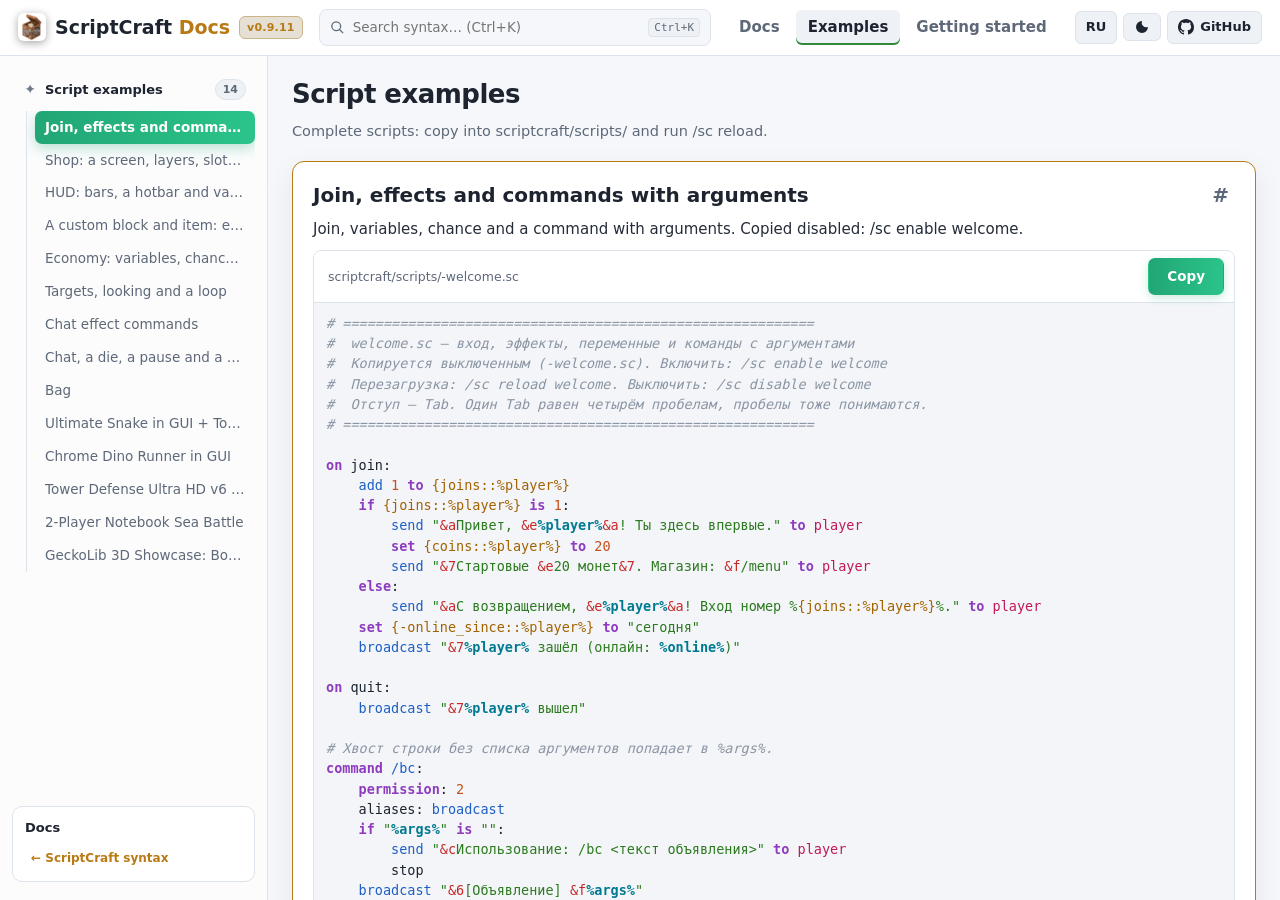
==== docs/examples.html @ e04c00e5 "v0.9.11: Mixin dynamic real modid:item/block registration (Login Handshake + Variant B hot /sc reloa" ====
<!DOCTYPE html>
<html lang="en" data-lang="en" data-theme="dark">
<head>
<meta charset="utf-8">
<meta name="viewport" content="width=device-width, initial-scale=1, viewport-fit=cover">
<title>ScriptCraft Docs — Examples</title>
<meta name="description" content="Complete ScriptCraft example scripts for Minecraft Forge 1.20.1.">
<link rel="icon" type="image/png" href="assets/icon.png">
<link rel="stylesheet" href="assets/style.css">
</head>
<body class="ide-body">
<header class="top ide-top"><div class="top-in ide-top-in">
  <div class="top-left">
    <button class="nav-toggle ide-menu-btn" id="nav-toggle" type="button" aria-expanded="false" aria-controls="ex-side" aria-label="Menu">☰</button>
    <a class="logo" href="index.html">
      <img class="logo-img" src="assets/icon.png" alt="ScriptCraft">
      <span>ScriptCraft <b>Docs</b></span>
      <span class="ver-pill">v0.9.11</span>
    </a>
  </div>
  <label class="top-search" for="ex-q">
    <svg width="15" height="15" viewBox="0 0 24 24" fill="currentColor" aria-hidden="true"><path d="M10 2a8 8 0 0 1 6.32 12.9l5.39 5.4-1.41 1.4-5.4-5.39A8 8 0 1 1 10 2zm0 2a6 6 0 1 0 0 12 6 6 0 0 0 0-12z"/></svg>
    <input id="ex-q" type="search" autocomplete="off" spellcheck="false" data-i18n-ph="search.ph" aria-label="Search">
    <kbd class="search-kbd">Ctrl+K</kbd>
  </label>
  <nav class="nav ide-nav">
    <a href="index.html" data-i18n="nav.docs">Docs</a>
    <a href="examples.html" class="active" data-i18n="nav.examples">Examples</a>
    <a href="start.html" data-i18n="nav.start">Getting started</a>
  </nav>
  <div class="tools">
    <button class="btn" id="lang-toggle" type="button" data-i18n-title="lang.title" title="Переключить на русский"><span data-i18n="lang.btn">RU</span></button>
    <button class="btn" id="theme-toggle" type="button" data-i18n-title="theme.title" title="Light / dark theme"><svg viewBox="0 0 24 24" aria-hidden="true"><path d="M12 3a9 9 0 1 0 9 9 7 7 0 0 1-9-9z"/></svg></button>
    <a class="btn" href="https://github.com/ElgerElg/ScriptCraft" target="_blank" rel="noopener"><svg viewBox="0 0 16 16" aria-hidden="true"><path d="M8 0C3.58 0 0 3.58 0 8c0 3.54 2.29 6.53 5.47 7.59.4.07.55-.17.55-.38 0-.19-.01-.82-.01-1.49-2.01.37-2.53-.49-2.69-.94-.09-.23-.48-.94-.82-1.13-.28-.15-.68-.52-.01-.53.63-.01 1.08.58 1.23.82.72 1.21 1.87.87 2.33.66.07-.52.28-.87.51-1.07-1.78-.2-3.64-.89-3.64-3.95 0-.87.31-1.59.82-2.15-.08-.2-.36-1.02.08-2.12 0 0 .67-.21 2.2.82.64-.18 1.32-.27 2-.27.68 0 1.36.09 2 .27 1.53-1.04 2.2-.82 2.2-.82.44 1.1.16 1.92.08 2.12.51.56.82 1.27.82 2.15 0 3.07-1.87 3.75-3.65 3.95.29.25.54.73.54 1.48 0 1.07-.01 1.93-.01 2.2 0 .21.15.46.55.38A8.013 8.013 0 0 0 16 8c0-4.42-3.58-8-8-8z"/></svg><span class="txt" data-i18n="github">GitHub</span></a>
  </div>
</div></header>

<div class="ide-shell ide-shell-2col">
  <button class="nav-shade" id="nav-shade" type="button" tabindex="-1" aria-label="Close"></button>
  <aside class="ide-side" id="ex-side"></aside>
  <main class="ide-center" id="ex-center">
    <div class="ide-page-head">
      <h1 data-i18n="ex.title">Script examples</h1>
      <p data-i18n="ex.sub"></p>
    </div>
    <div id="ex-list"><noscript>JavaScript is required for the examples.</noscript></div>
  </main>
</div>

<script src="data/syntax.js?v=0.9.11"></script>
<script src="data/examples.js?v=0.9.11"></script>
<script src="assets/app.js?v=0.9.11"></script>
<script src="assets/examples.js?v=0.9.11"></script>
</body>
</html>
---- docs/assets/style.css ----
/* ScriptCraft Docs — общие стили. Темы задаются переменными на html[data-theme]. */
:root, html[data-theme="dark"] {
  --bg: #0c1017; --bg2: #121824; --card: #161d2b; --border: #253045; --text: #e6ecf5; --muted: #8a97ad;
  --accent: #4cc38a; --accent2: #2e8b5f; --gold: #f0b85b; --link: #6cb6ff; --code-bg: #0a0e15; --chip: #1c2536; --mark: #4a3f12;
  --hl-kw: #c792ea; --hl-fn: #82aaff; --hl-str: #c3e88d; --hl-num: #f78c6c; --hl-var: #ffcb6b; --hl-ph: #89ddff;
  --hl-com: #6a7385; --hl-tg: #ff9cac; --hl-col: #f07178; --shadow: 0 10px 28px rgba(0,0,0,.24);
  --accent-soft: rgba(76,195,138,.12); --accent-line: rgba(76,195,138,.34);
  --sb-track: #0f141e; --sb-thumb: #2b3c52; --sb-thumb-hover: #4cc38a;
}
html[data-theme="light"] {
  --bg: #f5f7fa; --bg2: #ffffff; --card: #ffffff; --border: #dde3ea; --text: #1d2430; --muted: #5d6878;
  --accent: #2f8a3c; --accent2: #23702e; --gold: #b87a14; --link: #0b62b8; --code-bg: #f3f5f8; --chip: #eef1f5; --mark: #fff0a8;
  --hl-kw: #8e3bbf; --hl-fn: #1d5fc4; --hl-str: #2c7a1f; --hl-num: #c2511d; --hl-var: #a26200; --hl-ph: #007a91;
  --hl-com: #8a94a3; --hl-tg: #c2185b; --hl-col: #c62828; --shadow: 0 10px 30px rgba(20,30,50,.07);
  --accent-soft: rgba(47,138,60,.09); --accent-line: rgba(47,138,60,.28);
  --sb-track: #eceff3; --sb-thumb: #a9cdb0; --sb-thumb-hover: #2f8a3c;
}
* { box-sizing: border-box; }

/* Полосы прокрутки в цветах сайта (страница, сайдбар, блоки кода) */
html, .side, .code pre, .nav { scrollbar-width: thin; scrollbar-color: var(--sb-thumb) var(--sb-track); }
.side, .code pre, .nav { scrollbar-color: var(--sb-thumb) transparent; }
::-webkit-scrollbar { width: 10px; height: 10px; }
::-webkit-scrollbar-track { background: var(--sb-track); }
::-webkit-scrollbar-thumb { background: var(--sb-thumb); border-radius: 999px; border: 2px solid var(--sb-track); background-clip: padding-box; min-height: 40px; }
::-webkit-scrollbar-thumb:hover { background: var(--sb-thumb-hover); background-clip: padding-box; }
::-webkit-scrollbar-thumb:active { background: var(--accent); background-clip: padding-box; }
::-webkit-scrollbar-corner { background: transparent; }
.side::-webkit-scrollbar, .code pre::-webkit-scrollbar, .nav::-webkit-scrollbar { width: 8px; height: 8px; }
.side::-webkit-scrollbar-track, .code pre::-webkit-scrollbar-track, .nav::-webkit-scrollbar-track { background: transparent; }
.side::-webkit-scrollbar-thumb, .nav::-webkit-scrollbar-thumb { border-color: var(--bg); }
.code pre::-webkit-scrollbar-thumb { border-color: var(--code-bg); }
html { scroll-padding-top: calc(var(--hh, 53px) + var(--sbh, 0px) + 12px); }
body { margin: 0; max-width: 100%; background: var(--bg); color: var(--text); font: 15px/1.55 system-ui, -apple-system, "Segoe UI", Roboto, "Noto Sans", sans-serif; overflow-x: clip; padding-left: env(safe-area-inset-left); padding-right: env(safe-area-inset-right); }
img, video { max-width: 100%; }
a { color: var(--link); text-decoration: none; }
a:hover { text-decoration: underline; }
code, pre, kbd { font-family: ui-monospace, "JetBrains Mono", "Cascadia Code", Consolas, "DejaVu Sans Mono", monospace; font-size: 13.5px; }
:not(pre) > code { background: var(--chip); border: 1px solid var(--border); border-radius: 4px; padding: 0 4px; }
kbd { border: 1px solid var(--border); border-bottom-width: 2px; border-radius: 4px; padding: 0 5px; background: var(--chip); font-size: 12px; }

html[data-lang="ru"] .l-en, html[data-lang="en"] .l-ru { display: none !important; }

/* Шапка */
.top { position: sticky; top: 0; z-index: 20; background: var(--bg2); border-bottom: 1px solid var(--border); }
.top-in { max-width: 1480px; margin: 0 auto; display: flex; align-items: center; gap: 18px; padding: 10px 20px; }
.logo { font-weight: 800; font-size: 19px; color: var(--text); white-space: nowrap; display: flex; align-items: center; gap: 9px; }
.logo:hover { text-decoration: none; }
.logo-img { width: 28px; height: 28px; border-radius: 6px; object-fit: cover; display: block; box-shadow: 0 2px 8px rgba(0,0,0,.35); }
.logo-mark { width: 26px; height: 26px; border-radius: 6px; background: linear-gradient(135deg, var(--accent), #2c6e8f); display: inline-grid; place-items: center; color: #fff; font-size: 13px; font-weight: 900; }
.logo b { color: var(--gold); font-weight: 800; }
.nav { display: flex; gap: 4px; flex: 1; }
.nav a { color: var(--muted); padding: 6px 12px; border-radius: 6px; font-weight: 600; }
.nav a:hover { background: var(--chip); color: var(--text); text-decoration: none; }
.nav a.active { color: var(--text); background: var(--chip); box-shadow: inset 0 -2px 0 var(--accent); }
.tools { display: flex; gap: 6px; align-items: center; }
.btn { background: var(--chip); color: var(--text); border: 1px solid var(--border); border-radius: 6px; padding: 5px 10px; cursor: pointer; font: inherit; font-size: 13px; font-weight: 600; display: inline-flex; align-items: center; gap: 6px; }
.btn:hover { border-color: var(--accent); }
.btn svg { width: 16px; height: 16px; fill: currentColor; }

.wrap { max-width: 1480px; margin: 0 auto; padding: 20px 20px 60px; }
.hero h1 { margin: 0 0 6px; font-size: clamp(28px, 4vw, 42px); line-height: 1.1; letter-spacing: -.035em; }
.hero p { margin: 0; color: var(--muted); max-width: 680px; font-size: 16px; }
.docs-hero { display: flex; align-items: flex-end; justify-content: space-between; gap: 24px; padding: 16px 0 22px; }
.eyebrow { display: block; color: var(--accent); font-size: 12px; font-weight: 800; letter-spacing: .09em; text-transform: uppercase; margin-bottom: 8px; }
.hero-actions { display: flex; gap: 8px; flex: none; }
.btn.primary { color: #fff; background: var(--accent2); border-color: var(--accent); }
.btn.primary:hover { background: var(--accent); text-decoration: none; }
.quickfacts { display: flex; flex-wrap: wrap; gap: 8px 20px; color: var(--muted); font-size: 12px; padding: 9px 12px; background: var(--accent-soft); border: 1px solid var(--accent-line); border-radius: 8px; }
.quickfacts > span { display: inline-flex; align-items: center; gap: 6px; }

/* Поиск и фильтры */
.searchbar { position: sticky; top: var(--hh, 53px); z-index: 10; background: color-mix(in srgb, var(--bg) 92%, transparent); backdrop-filter: blur(12px); padding: 10px 0 12px; border-bottom: 1px solid var(--border); margin-bottom: 16px; }
.search { display: flex; align-items: center; gap: 8px; background: var(--bg2); border: 1px solid var(--border); border-radius: 8px; padding: 0 12px; transition: border-color .15s, box-shadow .15s; }
.search:focus-within { border-color: var(--accent); box-shadow: 0 0 0 3px var(--accent-soft); }
.search input { flex: 1; border: 0; outline: 0; background: transparent; color: var(--text); font: inherit; font-size: 15px; padding: 9px 0; }
.search .hint { color: var(--muted); font-size: 12px; white-space: nowrap; }
.chips { display: flex; flex-wrap: wrap; gap: 6px; margin-top: 10px; }
.chip { background: var(--chip); border: 1px solid var(--border); color: var(--text); border-radius: 999px; padding: 3px 12px; cursor: pointer; font: inherit; font-size: 13px; }
.chip .n { color: var(--muted); margin-left: 4px; font-size: 12px; }
.chip.on { background: var(--accent2); border-color: var(--accent); color: #fff; }
.chip.on .n { color: #d8f5dc; }
.chip.clear { background: transparent; color: var(--muted); }
.status { color: var(--muted); font-size: 13px; margin-top: 8px; }

/* Раскладка документации — Вариант A: 3-колоночный IDE-справочник */
.layout { display: grid; grid-template-columns: 230px minmax(0, 1fr); gap: 20px; align-items: start; }
.layout.layout-3col { grid-template-columns: 236px minmax(0, 1fr) 370px; gap: 20px; }
.side-ico, .chip-ico, .cat-ico { opacity: .88; font-size: 13px; }
.chip.chip-new { border-color: color-mix(in srgb, var(--gold) 50%, var(--border)); color: var(--gold); }
.chip.chip-new.on { background: color-mix(in srgb, var(--gold) 24%, var(--chip)); border-color: var(--gold); color: var(--gold); }
.since.is-new { color: var(--gold); font-weight: 700; }
.card { cursor: pointer; }
.card.selected { border-color: var(--gold); box-shadow: 0 0 0 1px color-mix(in srgb, var(--gold) 55%, transparent), var(--shadow); }
.layout-3col .card-example-inline { display: none; }

/* Правая закреплённая панель живого примера (Quick Example) */
.preview-pane { position: sticky; top: calc(var(--hh, 53px) + var(--sbh, 130px) + 8px); max-height: calc(100vh - var(--hh, 53px) - var(--sbh, 130px) - 20px); overflow: auto; scrollbar-width: thin; scrollbar-color: var(--sb-thumb) transparent; }
.preview-card { background: var(--card); border: 1px solid var(--border); border-radius: 12px; overflow: hidden; box-shadow: var(--shadow); }
.preview-head { display: flex; align-items: center; gap: 8px; padding: 10px 14px; background: var(--bg2); border-bottom: 1px solid var(--border); font-size: 13px; }
.preview-head b { flex: 1; color: var(--gold); letter-spacing: .02em; }
.preview-dot { width: 8px; height: 8px; border-radius: 50%; background: var(--accent); box-shadow: 0 0 8px var(--accent); }
.preview-body { padding: 14px; }
.preview-empty { color: var(--muted); font-size: 13.5px; margin: 8px 0; }
.preview-title-row { display: flex; align-items: center; justify-content: space-between; gap: 8px; flex-wrap: wrap; margin-bottom: 10px; }
.preview-title-row h4 { margin: 0; font-size: 16px; }
.preview-sec { font-size: 11px; text-transform: uppercase; letter-spacing: .06em; color: var(--muted); font-weight: 700; margin: 14px 0 6px; }
.preview-syn { display: grid; gap: 4px; }
.preview-syn-row { display: grid; grid-template-columns: minmax(0, 1fr) 28px; align-items: stretch; background: var(--code-bg); border: 1px solid var(--border); border-radius: 6px; overflow: hidden; }
.preview-syn-row code { padding: 5px 8px; font-size: 12.5px; border: 0; background: transparent; white-space: pre-wrap; word-break: break-word; }
.preview-desc { font-size: 13.5px; margin: 0; }

@media (max-width: 1180px) {
  .layout.layout-3col { grid-template-columns: 220px minmax(0, 1fr); }
  .preview-pane { display: none; }
  .layout-3col .card-example-inline { display: block; }
}
.side { position: sticky; top: calc(var(--hh, 53px) + var(--sbh, 130px) + 8px); max-height: calc(100vh - var(--hh, 53px) - var(--sbh, 130px) - 20px); overflow: auto; font-size: 13.5px; padding-right: 6px; }
.side-tools { display: flex; align-items: center; gap: 4px; margin: 0 0 6px; padding: 0 2px 6px 8px; border-bottom: 1px solid var(--border); font-size: 12px; text-transform: uppercase; letter-spacing: .05em; color: var(--muted); font-weight: 700; }
.side-tools span { flex: 1; }
.side-all { background: transparent; border: 1px solid transparent; color: var(--muted); border-radius: 5px; width: 24px; height: 22px; padding: 0; cursor: pointer; display: inline-grid; place-items: center; }
.side-all svg { width: 14px; height: 14px; }
.side-all:hover { color: var(--accent); background: var(--chip); border-color: var(--border); }
.side-group { margin-bottom: 2px; }
.side-cat { width: 100%; display: flex; align-items: center; gap: 6px; background: transparent; border: 0; border-radius: 5px; padding: 5px 6px 5px 4px; margin-top: 4px; cursor: pointer; font: inherit; font-size: 12px; font-weight: 700; text-transform: uppercase; letter-spacing: .05em; color: var(--muted); text-align: left; }
.side-cat:hover { color: var(--text); background: var(--chip); }
.side-cat:focus-visible, .side-all:focus-visible, .side a:focus-visible { outline: 2px solid var(--accent); outline-offset: -2px; }
.side-cat .chev { width: 14px; height: 14px; flex: none; transition: transform .22s ease; }
.side-group.collapsed .chev { transform: rotate(-90deg); }
.side-name { flex: 1; overflow: hidden; text-overflow: ellipsis; white-space: nowrap; }
.side-n { font-weight: 600; font-size: 11px; background: var(--chip); border: 1px solid var(--border); border-radius: 999px; padding: 0 6px; letter-spacing: 0; }
.side-items { display: grid; grid-template-rows: 1fr; transition: grid-template-rows .22s ease; }
.side-group.collapsed .side-items { grid-template-rows: 0fr; }
.side-inner { overflow: hidden; min-height: 0; padding-left: 10px; margin-left: 10px; border-left: 1px solid var(--border); visibility: visible; transition: visibility 0s; }
.side-group.collapsed .side-inner { visibility: hidden; transition: visibility 0s .22s; }
@media (prefers-reduced-motion: reduce) { .side-items, .side-cat .chev, .side-inner { transition: none !important; } }
.side a { display: block; color: var(--text); padding: 2px 8px; border-radius: 4px; white-space: nowrap; overflow: hidden; text-overflow: ellipsis; }
.side a:hover { background: var(--chip); text-decoration: none; }
.side a.cur { background: var(--chip); color: var(--accent); }

.cat-title { margin: 26px 0 10px; font-size: 18px; display: flex; align-items: baseline; gap: 8px; }
.cat-title:first-child { margin-top: 0; }
.cat-title small { color: var(--muted); font-weight: 400; font-size: 13px; }

.card { background: var(--card); border: 1px solid var(--border); border-radius: 10px; padding: 12px 14px; margin-bottom: 10px; box-shadow: var(--shadow); transition: border-color .15s, transform .15s; }
.card:hover { border-color: color-mix(in srgb, var(--border) 45%, var(--accent)); }
.card.flash { animation: flash 1.6s ease-out; }
@keyframes flash { 0% { border-color: var(--accent); box-shadow: 0 0 0 3px var(--accent); } 100% { } }
.card-h { display: flex; align-items: center; gap: 8px; flex-wrap: wrap; }
.card-h h3 { margin: 0; font-size: 16px; letter-spacing: -.01em; }
.badge { font-size: 11px; font-weight: 700; text-transform: uppercase; letter-spacing: .04em; padding: 2px 8px; border-radius: 999px; background: var(--chip); color: var(--muted); border: 1px solid var(--border); }
.badge.c-events { color: #e0a33a; } .badge.c-effects { color: #5aa9e6; } .badge.c-conditions { color: #c77dde; }
.badge.c-expressions { color: #4fc1b0; } .badge.c-targets { color: #ef6f8a; } .badge.c-structures { color: #8fbf4d; }
.badge.c-screen { color: #e88b4a; } .badge.c-commands { color: #9aa6ff; } .badge.c-config { color: #b0a58f; }
.since { font-size: 12px; color: var(--muted); }
.perma { margin-left: auto; color: var(--muted); font-weight: 700; padding: 0 6px; border-radius: 4px; }
.perma:hover { color: var(--accent); background: var(--chip); text-decoration: none; }
.syntax { margin: 9px 0 8px; display: grid; border: 1px solid var(--border); border-radius: 7px; overflow: hidden; background: var(--code-bg); }
.nav-toggle { display: none; }
.nav-shade { display: none; }
.syntax-row { min-width: 0; display: grid; grid-template-columns: 28px minmax(0, 1fr) 32px; align-items: stretch; border-bottom: 1px solid var(--border); }
.syntax-row:last-child { border-bottom: 0; }
.syntax-index { display: grid; place-items: center; color: var(--muted); background: var(--bg2); border-right: 1px solid var(--border); font: 11px ui-monospace, monospace; user-select: none; }
.syntax code { display: block; border: 0; border-radius: 0; padding: 5px 9px; white-space: pre-wrap; word-break: break-word; background: transparent; }
.syntax-copy { border: 0; border-left: 1px solid var(--border); background: transparent; color: var(--muted); cursor: pointer; font: 15px/1 system-ui; }
.syntax-copy:hover, .syntax-copy.ok { color: var(--accent); background: var(--accent-soft); }
.desc { margin: 7px 0 9px; color: color-mix(in srgb, var(--text) 88%, var(--muted)); }
.desc p { margin: 0 0 6px; }
.desc-lines { list-style: none; display: grid; gap: 3px; margin: 0; padding: 0; }
.desc-lines li { position: relative; padding-left: 13px; }
.desc-lines li::before { content: ""; position: absolute; left: 1px; top: .68em; width: 4px; height: 4px; border-radius: 50%; background: var(--accent); opacity: .7; }
.label { font-size: 12px; text-transform: uppercase; letter-spacing: .05em; color: var(--muted); margin: 10px 0 4px; font-weight: 700; }
.related { margin-top: 10px; font-size: 13px; color: var(--muted); display: flex; gap: 6px; flex-wrap: wrap; align-items: center; }
.related a { background: var(--chip); border: 1px solid var(--border); border-radius: 4px; padding: 0 7px; }
.empty { text-align: center; color: var(--muted); padding: 50px 0; }
mark { background: var(--mark); color: inherit; border-radius: 2px; }

/* Блоки кода */
.code { border: 1px solid var(--border); border-radius: 8px; overflow: hidden; background: var(--code-bg); margin: 8px 0; }
.code-h { display: flex; align-items: center; justify-content: space-between; gap: 10px; padding: 7px 10px 7px 14px; border-bottom: 1px solid var(--border); font-size: 12.5px; color: var(--muted); background: var(--bg2); }
.code-h .copy { padding: 7px 18px; min-height: 34px; font-size: 13.5px; font-weight: 700; border-radius: 7px; background: linear-gradient(90deg, #21a675, #2bc48a); color: #fff; border-color: transparent; box-shadow: 0 3px 10px rgba(33, 166, 117, .24); transition: filter .15s, transform .1s; }
.code-h .copy:hover { filter: brightness(1.08); }
.code-h .copy:active { transform: translateY(1px); }
.code-h .copy.ok { background: var(--accent); border-color: var(--accent); color: #fff; }
.code pre { margin: 0; padding: 10px 12px; overflow: auto; line-height: 1.5; tab-size: 4; }
.code.bare .code-h { position: absolute; }
.hl-kw { color: var(--hl-kw); font-weight: 600; } .hl-fn { color: var(--hl-fn); } .hl-str { color: var(--hl-str); }
.hl-num { color: var(--hl-num); } .hl-var { color: var(--hl-var); } .hl-ph { color: var(--hl-ph); font-weight: 600; }
.hl-com { color: var(--hl-com); font-style: italic; } .hl-tg { color: var(--hl-tg); } .hl-col { color: var(--hl-col); }
.hl-key { color: var(--hl-fn); }

/* Примеры и «Начало» */
.ex-toc { display: flex; flex-wrap: wrap; gap: 8px; margin-bottom: 18px; }
.ex { background: var(--card); border: 1px solid var(--border); border-radius: 12px; padding: 18px 20px; margin-bottom: 22px; box-shadow: var(--shadow); }
.ex h2 { margin: 0 0 6px; font-size: 20px; display: flex; gap: 8px; align-items: center; }
.ex ul { margin: 8px 0 0; padding-left: 20px; }
.ex li { margin: 3px 0; }
.prose { max-width: 900px; }
.prose h2 { margin: 30px 0 10px; font-size: 21px; border-bottom: 1px solid var(--border); padding-bottom: 6px; }
.prose h3 { margin: 20px 0 6px; font-size: 16px; }
.prose table { border-collapse: collapse; width: 100%; font-size: 14px; margin: 8px 0; }
.prose th, .prose td { border: 1px solid var(--border); padding: 6px 10px; text-align: left; vertical-align: top; }
.prose th { background: var(--bg2); }
.note { border-left: 3px solid var(--accent); background: var(--bg2); padding: 8px 14px; border-radius: 0 8px 8px 0; margin: 10px 0; }
.foot { text-align: center; color: var(--muted); font-size: 13px; padding: 20px; border-top: 1px solid var(--border); }

/* ===== Вариант A: полноэкранный 3-колоночный IDE-справочник ===== */
.ide-body { height: 100vh; overflow: hidden; display: flex; flex-direction: column; }
.ide-top { flex: none; background: var(--bg2); border-bottom: 1px solid var(--border); }
.ide-top-in { max-width: none; width: 100%; padding: 9px 18px; gap: 16px; }
.top-left { display: flex; align-items: center; gap: 10px; flex: none; }
.ver-pill { font-size: 11px; font-weight: 800; color: var(--gold); background: color-mix(in srgb, var(--gold) 15%, var(--chip)); border: 1px solid color-mix(in srgb, var(--gold) 45%, var(--border)); border-radius: 6px; padding: 2px 7px; letter-spacing: .02em; }
.top-search { flex: 1; max-width: 460px; margin: 0 auto; display: flex; align-items: center; gap: 8px; background: var(--bg); border: 1px solid var(--border); border-radius: 8px; padding: 0 10px; transition: border-color .15s, box-shadow .15s; }
.top-search:focus-within { border-color: var(--accent); box-shadow: 0 0 0 3px var(--accent-soft); }
.top-search svg { color: var(--muted); flex: none; }
.top-search input { flex: 1; min-width: 0; border: 0; outline: 0; background: transparent; color: var(--text); font: inherit; font-size: 13.5px; padding: 7px 0; }
.search-kbd { font-size: 11px; color: var(--muted); border-bottom-width: 1px; }
.ide-nav { flex: none; }
.ide-menu-btn { display: none; background: var(--chip); color: var(--text); border: 1px solid var(--border); border-radius: 6px; padding: 4px 9px; font-size: 16px; cursor: pointer; }

.ide-shell { flex: 1; min-height: 0; display: grid; grid-template-columns: 268px minmax(0, 1fr); }
.ide-shell.ide-shell-2col { grid-template-columns: 268px minmax(0, 1fr); }
.ide-page-head { margin: 0 0 18px; }
.ide-page-head h1 { margin: 0 0 6px; font-size: 26px; font-weight: 800; letter-spacing: -.02em; }
.ide-page-head p { margin: 0; color: var(--muted); font-size: 14.5px; }
.ide-prose { max-width: none; }
.ide-prose-card { max-width: 920px; background: var(--card); border: 1px solid var(--border); border-radius: 12px; padding: 18px 20px; margin-bottom: 16px; box-shadow: var(--shadow); }
.ide-prose-card h2 { margin: 0 0 10px; font-size: 19px; border-bottom: 1px solid var(--border); padding-bottom: 8px; }
.ex.on { border-color: var(--gold); }
.ex.flash { animation: flash 1.4s ease-out; }
.ide-side { border-right: 1px solid var(--border); background: color-mix(in srgb, var(--bg2) 65%, var(--bg)); overflow-y: auto; padding: 14px 12px 18px; display: flex; flex-direction: column; gap: 14px; }
.side-tree { flex: 1; }
.ide-side .side-cat { font-size: 13px; text-transform: none; letter-spacing: 0; color: var(--text); padding: 7px 9px; border-radius: 7px; margin-top: 2px; }
.ide-side .side-cat:hover { background: var(--chip); }
.ide-side .side-ico { width: 18px; text-align: center; color: var(--muted); font-size: 14px; }
.ide-side .side-n { background: var(--chip); color: var(--muted); border: 1px solid var(--border); font-size: 11px; padding: 1px 7px; border-radius: 999px; }
.ide-side .side-inner { margin-left: 14px; padding-left: 8px; border-left: 1px solid var(--border); margin-top: 3px; margin-bottom: 6px; }
.ide-side a { display: block; color: var(--muted); padding: 6px 10px; border-radius: 7px; font-size: 13.5px; white-space: nowrap; overflow: hidden; text-overflow: ellipsis; transition: background .12s, color .12s; }
.ide-side a:hover { background: var(--chip); color: var(--text); text-decoration: none; }
.ide-side a.cur { background: linear-gradient(90deg, #21a675, #2bc48a); color: #fff; font-weight: 700; box-shadow: 0 4px 14px rgba(33, 166, 117, .32); }

.side-ex { background: var(--card); border: 1px solid var(--border); border-radius: 10px; padding: 11px 12px; }
.side-ex-h { font-weight: 800; font-size: 13px; color: var(--text); margin-bottom: 6px; }
.side-ex-link { font-size: 12.5px !important; padding: 4px 6px !important; color: var(--link) !important; }
.side-ex-all { font-size: 12px !important; padding: 5px 6px 2px !important; color: var(--gold) !important; font-weight: 600; }

.ide-center { overflow-y: auto; padding: 18px 24px 40px; min-width: 0; }
.ide-bar { display: flex; align-items: center; justify-content: space-between; gap: 10px; flex-wrap: wrap; margin-bottom: 14px; }
.ide-bar .chips { margin: 0; }
.ide-bar .status { margin: 0; font-size: 12.5px; }

.ide-crumb { display: flex; align-items: baseline; gap: 8px; flex-wrap: wrap; margin: 0 0 14px; }
.ide-crumb > span:first-child { color: var(--muted); font-size: 20px; font-weight: 700; }
.ide-crumb > b { color: var(--border); font-size: 20px; font-weight: 400; }
.ide-crumb h1 { margin: 0; font-size: 22px; font-weight: 800; letter-spacing: -.02em; }
.ide-crumb .since { margin-left: auto; }

.ide-focus-card { background: var(--card); border: 1px solid var(--border); border-radius: 12px; overflow: hidden; box-shadow: var(--shadow); }
.ide-primary-syn { padding: 14px 16px; background: var(--code-bg); border-bottom: 1px solid var(--border); }
.ide-primary-syn code { font-size: 14.5px; color: var(--gold); background: transparent; border: 0; padding: 0; white-space: pre-wrap; word-break: break-word; }
.ide-tabs { display: flex; align-items: center; gap: 4px; padding: 0 12px; background: var(--bg2); border-bottom: 1px solid var(--border); }
.ide-tab { background: transparent; border: 0; color: var(--muted); padding: 10px 10px; font: inherit; font-size: 13px; font-weight: 600; cursor: pointer; position: relative; }
.ide-tab:hover { color: var(--text); }
.ide-tab.on { color: var(--accent); }
.ide-tab.on::after { content: ""; position: absolute; left: 8px; right: 8px; bottom: 0; height: 2px; background: var(--accent); border-radius: 2px; }
.ide-tab small { opacity: .7; margin-left: 3px; }
.ide-tab-copy { margin-left: auto; padding: 3px 10px; font-size: 12px; }
.ide-tab-panel { padding: 14px 16px; }
.ide-syn-list { display: grid; gap: 6px; margin-bottom: 12px; }
.ide-syn-row { display: grid; grid-template-columns: 24px minmax(0, 1fr) 28px; align-items: stretch; background: var(--code-bg); border: 1px solid var(--border); border-radius: 7px; overflow: hidden; }
.ide-syn-idx { display: grid; place-items: center; font: 11px ui-monospace, monospace; color: var(--muted); background: var(--bg2); border-right: 1px solid var(--border); }
.ide-syn-row code { padding: 6px 10px; background: transparent; border: 0; white-space: pre-wrap; word-break: break-word; }
.ide-focus-desc { margin: 0; font-size: 14px; }
.ide-meta-row { display: flex; align-items: center; gap: 10px; margin-top: 12px; padding-top: 10px; border-top: 1px solid var(--border); }
.ide-perma { margin-left: auto; font-family: ui-monospace, monospace; font-size: 12px; color: var(--muted); }
.ide-rel-grid { display: grid; grid-template-columns: repeat(auto-fill, minmax(190px, 1fr)); gap: 8px; }
.ide-rel-card { display: flex; flex-direction: column; gap: 4px; padding: 9px 11px; background: var(--code-bg); border: 1px solid var(--border); border-radius: 8px; color: var(--text); }
.ide-rel-card:hover { border-color: var(--accent); text-decoration: none; }
.ide-rel-card b { font-size: 13px; }
.ide-rel-card code { font-size: 11.5px; color: var(--muted); border: 0; background: transparent; padding: 0; white-space: nowrap; overflow: hidden; text-overflow: ellipsis; }

.ide-more-h { display: flex; align-items: center; gap: 8px; margin: 22px 0 10px; font-size: 12px; font-weight: 800; text-transform: uppercase; letter-spacing: .06em; color: var(--muted); }
.ide-more-h small { background: var(--chip); border: 1px solid var(--border); border-radius: 999px; padding: 0 7px; font-weight: 700; }
.ide-mini-grid { display: grid; gap: 8px; }
.ide-mini { background: var(--card); border: 1px solid var(--border); border-radius: 9px; padding: 10px 13px; cursor: pointer; transition: border-color .14s, background .14s; }
.ide-mini:hover { border-color: var(--accent); background: color-mix(in srgb, var(--card) 85%, var(--accent-soft)); }
.ide-mini.on { border-color: var(--gold); box-shadow: inset 3px 0 0 var(--gold); }
.ide-mini-h { display: flex; align-items: center; gap: 8px; flex-wrap: wrap; margin-bottom: 5px; }
.ide-mini-h b { font-size: 14px; }
.ide-mini-code { background: var(--code-bg); border: 1px solid var(--border); border-radius: 6px; padding: 5px 9px; }
.ide-mini-code code { background: transparent; border: 0; padding: 0; font-size: 12.5px; color: var(--hl-fn); white-space: pre-wrap; word-break: break-word; }

.ide-acc { background: var(--card); border: 1px solid var(--border); border-radius: 10px; margin-bottom: 10px; overflow: hidden; transition: border-color .15s, box-shadow .15s; }
.ide-acc:hover { border-color: color-mix(in srgb, var(--border) 45%, var(--accent)); }
.ide-acc.on { border-color: var(--gold); box-shadow: 0 0 0 1px color-mix(in srgb, var(--gold) 45%, transparent); }
.ide-acc.flash { animation: flash 1.4s ease-out; }
.ide-acc-head { display: flex; align-items: center; gap: 8px; flex-wrap: wrap; padding: 10px 12px; cursor: pointer; user-select: none; }
.ide-acc-head h3 { margin: 0; font-size: 15px; font-weight: 700; }
.ide-acc-chev { color: var(--accent); font-size: 13px; width: 12px; flex: none; }
.ide-head-copy { margin-left: auto; border: 1px solid var(--border); border-radius: 5px; padding: 2px 7px; font-size: 13px; }
.ide-acc-syn { padding: 7px 12px 9px; border-top: 1px solid color-mix(in srgb, var(--border) 60%, transparent); background: var(--code-bg); cursor: pointer; }
.ide-acc-syn code { background: transparent; border: 0; padding: 0; color: var(--gold); font-size: 13.5px; white-space: pre-wrap; word-break: break-word; }
.ide-acc-body { padding: 12px 14px 14px; border-top: 1px solid var(--border); background: color-mix(in srgb, var(--bg2) 40%, var(--card)); }
.ide-prev-sub { color: var(--muted); font-size: 13px; margin: -8px 0 12px; }

.ide-preview { border-left: 1px solid var(--border); background: color-mix(in srgb, var(--bg2) 55%, var(--bg)); overflow-y: auto; padding: 18px 18px 32px; }
.ide-prev-h { margin: 0 0 14px; font-size: 18px; font-weight: 800; letter-spacing: -.015em; }
.ide-editor-box { background: var(--code-bg); border: 1px solid var(--border); border-radius: 10px; overflow: hidden; box-shadow: var(--shadow); }
.ide-editor-tabs { display: flex; background: var(--bg2); border-bottom: 1px solid var(--border); }
.ide-editor-tab { padding: 8px 14px; font-family: ui-monospace, monospace; font-size: 12.5px; color: var(--text); background: var(--code-bg); border-right: 1px solid var(--border); border-top: 2px solid var(--accent); }
.ide-editor-body { display: grid; grid-template-columns: 34px minmax(0, 1fr); min-height: 190px; }
.ide-gutter { padding: 12px 6px 12px 0; text-align: right; color: var(--muted); opacity: .65; font: 12.5px/1.6 ui-monospace, monospace; user-select: none; border-right: 1px solid color-mix(in srgb, var(--border) 60%, transparent); display: flex; flex-direction: column; }
.ide-pre { margin: 0; padding: 12px 12px; overflow: auto; font: 13px/1.6 ui-monospace, "JetBrains Mono", Consolas, monospace; tab-size: 4; color: var(--text); }
.ide-run-btn { width: 100%; margin-top: 12px; padding: 10px 14px; border: 0; border-radius: 8px; background: linear-gradient(90deg, #21a675, #2bc48a); color: #fff; font: inherit; font-size: 14px; font-weight: 700; cursor: pointer; box-shadow: 0 6px 18px rgba(33, 166, 117, .28); transition: filter .15s, transform .1s; }
.ide-run-btn:hover { filter: brightness(1.08); }
.ide-run-btn:active { transform: translateY(1px); }
.ide-output-box { margin-top: 10px; padding: 9px 12px; background: var(--code-bg); border: 1px solid var(--border); border-radius: 8px; font: 12.5px/1.45 ui-monospace, monospace; color: var(--muted); }

@media (max-width: 1180px) {
  .ide-shell { grid-template-columns: 240px minmax(0, 1fr); }
  .ide-preview { display: none; }
}
@media (max-width: 900px) {
  .ide-body { height: auto; overflow: visible; }
  .ide-shell { grid-template-columns: 1fr; }
  .ide-menu-btn { display: inline-flex; }
  .top-search { order: 4; flex-basis: 100%; max-width: none; }
  .ide-side { position: fixed; z-index: 40; top: 0; left: 0; width: min(300px, 86vw); height: 100dvh; transform: translateX(-105%); transition: transform .2s ease; }
  html.nav-open .ide-side { transform: translateX(0); box-shadow: 8px 0 28px rgba(0,0,0,.45); }
}

@media (max-width: 900px) {
  .layout { grid-template-columns: 1fr; }
  .docs-hero { align-items: flex-start; flex-direction: column; padding-top: 6px; }
  .hero-actions { width: 100%; flex-wrap: wrap; }
  .hero-actions .btn { justify-content: center; flex: 1; }
  .quickfacts { margin-top: -8px; }
  .top { padding-top: env(safe-area-inset-top); }
  .top-in { flex-wrap: wrap; gap: 8px 12px; padding: 8px 14px; }
  .nav { order: 3; flex-basis: 100%; overflow-x: auto; }
  .nav a { min-height: 40px; display: inline-flex; align-items: center; }
  .tools { margin-left: auto; }
  .btn, .chip, .nav-toggle { min-height: 40px; }
  .searchbar { position: static; }
  .wrap { padding: 16px 14px 40px; }
  .search .hint { display: none; }
  .btn .txt { display: none; }
  .nav-toggle { display: inline-flex; margin: 0 0 10px; }
  .prose { max-width: 100%; }
  .prose table { display: block; overflow-x: auto; }
  .card, .ex { padding: 14px; }
  .side {
    display: block;
    position: fixed;
    z-index: 40;
    top: 0;
    left: 0;
    width: min(320px, 88vw);
    height: 100dvh;
    max-height: 100dvh;
    margin: 0;
    padding: 16px 12px calc(20px + env(safe-area-inset-bottom));
    padding-left: max(12px, env(safe-area-inset-left));
    background: var(--bg2);
    border-right: 1px solid var(--border);
    box-shadow: none;
    transform: translateX(-105%);
    transition: transform .2s ease;
  }
  .side a, .side-cat { min-height: 40px; display: flex; align-items: center; }
  html.nav-open .side { transform: translateX(0); box-shadow: 8px 0 28px rgba(0, 0, 0, .35); }
  html.nav-open .nav-shade { display: block; position: fixed; inset: 0; z-index: 30; background: rgba(0, 0, 0, .45); border: 0; padding: 0; }
  html.nav-open, html.nav-open body { overflow: hidden; }
}
@media (prefers-reduced-motion: reduce) {
  .side { transition: none; }
}

/* Download resource archive button in Examples */
.dl-row { display: flex; flex-wrap: wrap; gap: 10px; margin: 12px 0 16px; }
.dl-btn { display: inline-flex; align-items: center; gap: 10px; padding: 9px 14px; border-radius: 8px;
  border: 1px solid rgba(56, 189, 248, 0.35); background: rgba(56, 189, 248, 0.1);
  color: inherit; text-decoration: none; transition: background 0.15s, border-color 0.15s, transform 0.15s; }
.dl-btn:hover { background: rgba(56, 189, 248, 0.18); border-color: rgba(56, 189, 248, 0.65); transform: translateY(-1px); }
.dl-ico { font-size: 16px; line-height: 1; }
.dl-meta { display: flex; flex-direction: column; gap: 2px; }
.dl-meta strong { font-size: 13px; }
.dl-meta small { font-size: 11px; opacity: 0.78; }
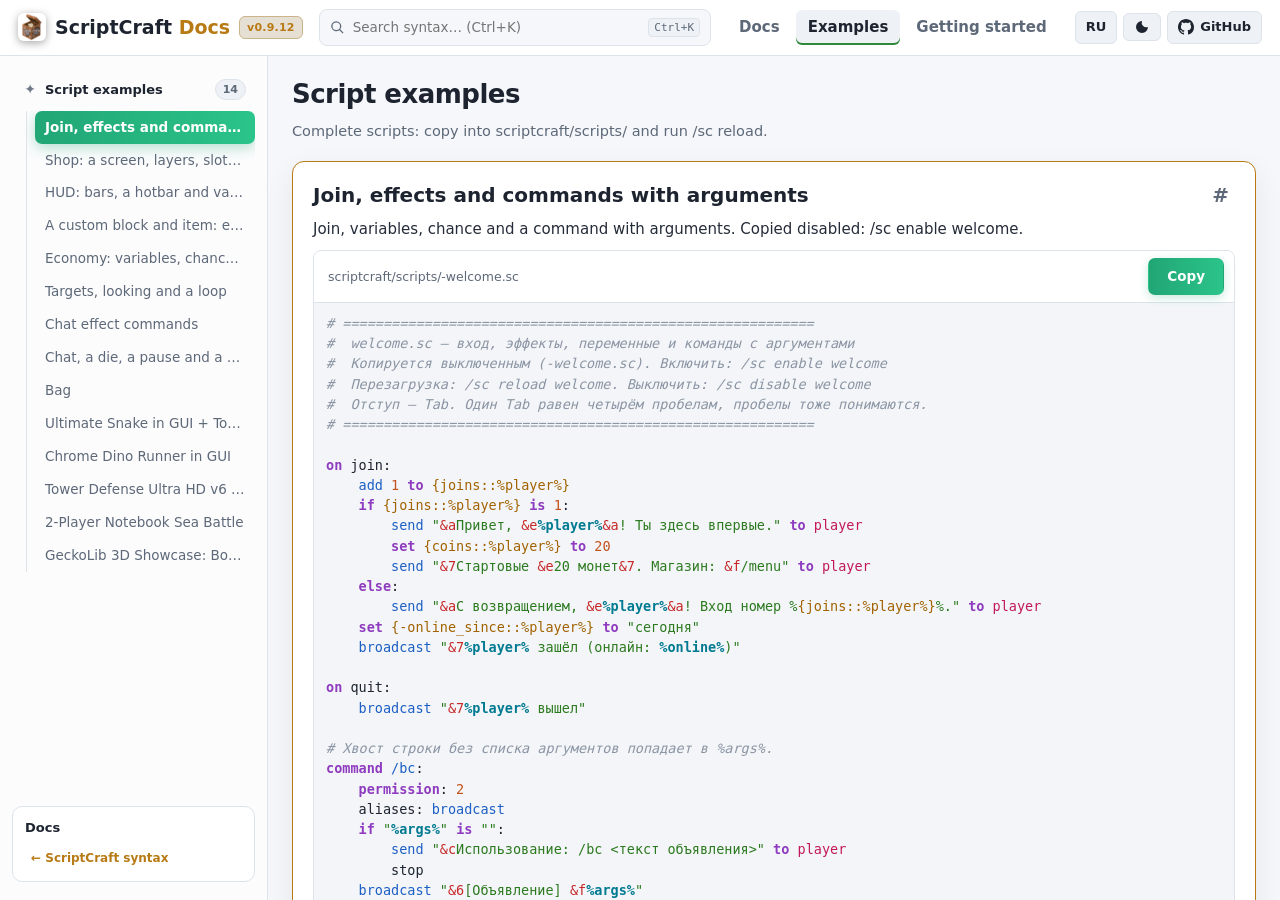
==== commit 6ac5035c: "v0.9.12: Fix &/hex color formatting & lore in define/GeckoLib, auto-enable real modid:item IDs with " ====
--- a/docs/examples.html
+++ b/docs/examples.html
@@ -15,7 +15,7 @@
     <a class="logo" href="index.html">
       <img class="logo-img" src="assets/icon.png" alt="ScriptCraft">
       <span>ScriptCraft <b>Docs</b></span>
-      <span class="ver-pill">v0.9.11</span>
+      <span class="ver-pill">v0.9.12</span>
     </a>
   </div>
   <label class="top-search" for="ex-q">
@@ -47,9 +47,9 @@
   </main>
 </div>
 
-<script src="data/syntax.js?v=0.9.11"></script>
-<script src="data/examples.js?v=0.9.11"></script>
-<script src="assets/app.js?v=0.9.11"></script>
-<script src="assets/examples.js?v=0.9.11"></script>
+<script src="data/syntax.js?v=0.9.12"></script>
+<script src="data/examples.js?v=0.9.12"></script>
+<script src="assets/app.js?v=0.9.12"></script>
+<script src="assets/examples.js?v=0.9.12"></script>
 </body>
 </html>
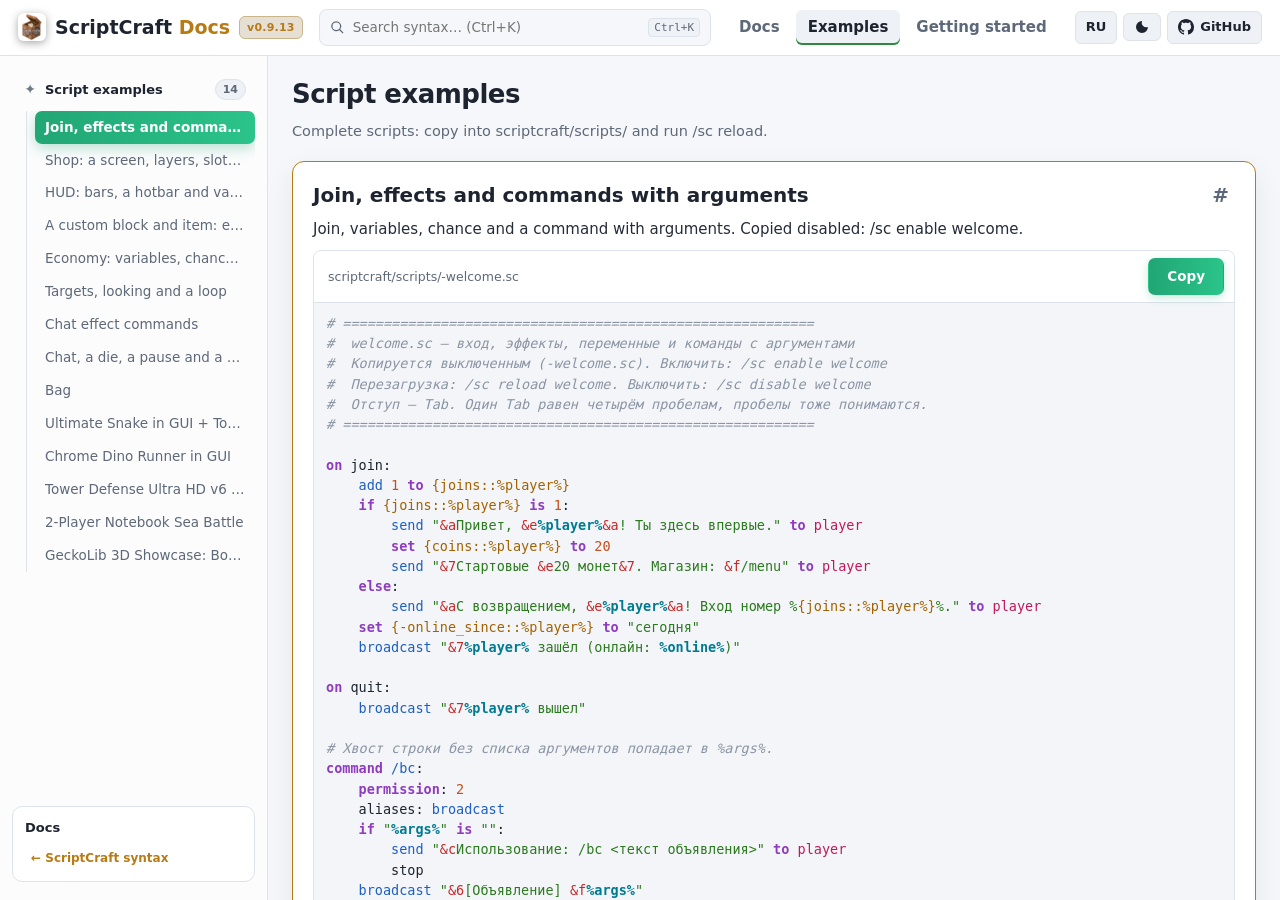
==== commit cb7e1f12: "v0.9.13: Replace full-screen loading overlays with compact top-left toast-style download widget (%, " ====
--- a/docs/examples.html
+++ b/docs/examples.html
@@ -15,7 +15,7 @@
     <a class="logo" href="index.html">
       <img class="logo-img" src="assets/icon.png" alt="ScriptCraft">
       <span>ScriptCraft <b>Docs</b></span>
-      <span class="ver-pill">v0.9.12</span>
+      <span class="ver-pill">v0.9.13</span>
     </a>
   </div>
   <label class="top-search" for="ex-q">
@@ -47,9 +47,9 @@
   </main>
 </div>
 
-<script src="data/syntax.js?v=0.9.12"></script>
-<script src="data/examples.js?v=0.9.12"></script>
-<script src="assets/app.js?v=0.9.12"></script>
-<script src="assets/examples.js?v=0.9.12"></script>
+<script src="data/syntax.js?v=0.9.13"></script>
+<script src="data/examples.js?v=0.9.13"></script>
+<script src="assets/app.js?v=0.9.13"></script>
+<script src="assets/examples.js?v=0.9.13"></script>
 </body>
 </html>
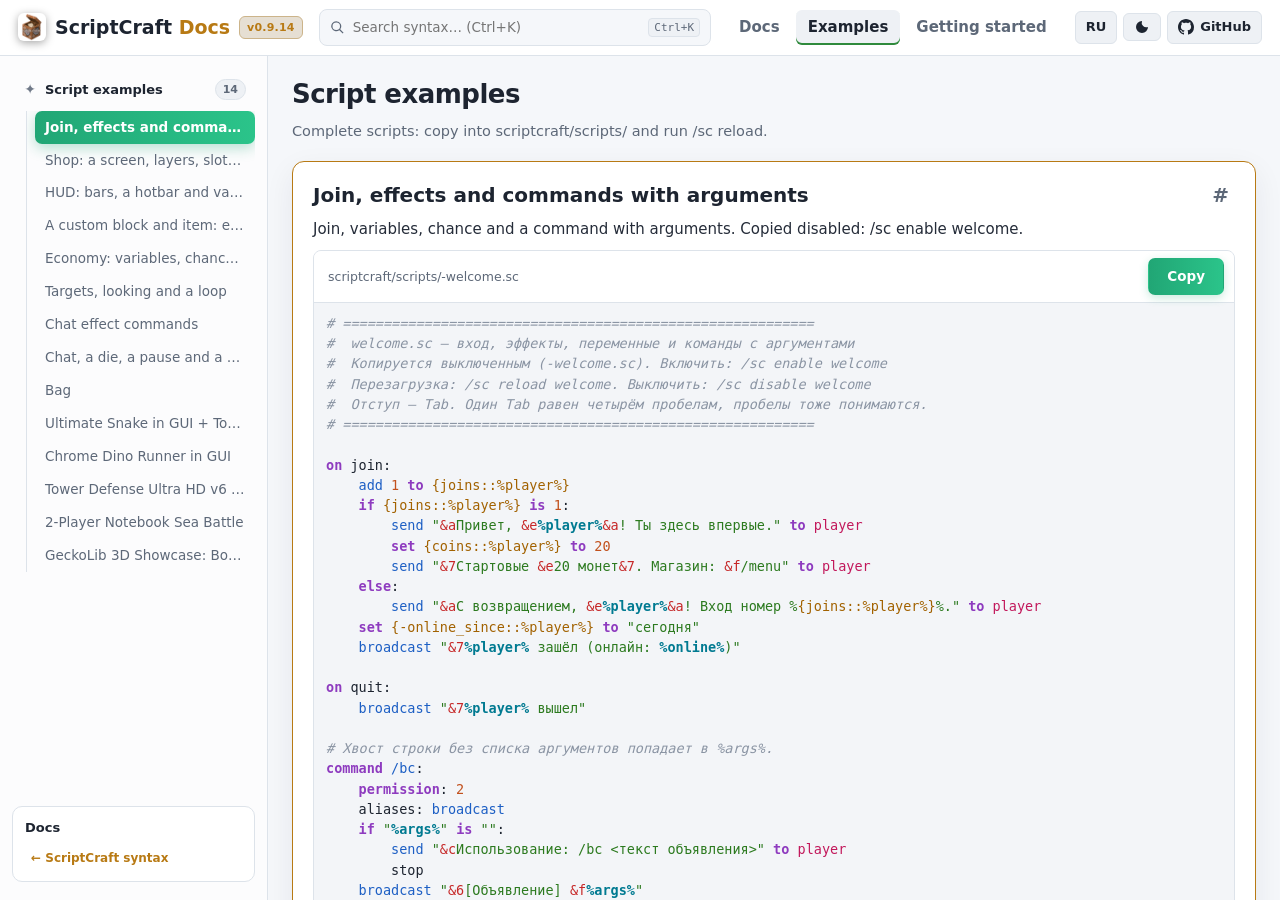
==== commit 35495866: "v0.9.14: Fix MappedRegistry intrusive holder freeze deadlock on client handshake & clean top-left do" ====
--- a/docs/examples.html
+++ b/docs/examples.html
@@ -15,7 +15,7 @@
     <a class="logo" href="index.html">
       <img class="logo-img" src="assets/icon.png" alt="ScriptCraft">
       <span>ScriptCraft <b>Docs</b></span>
-      <span class="ver-pill">v0.9.13</span>
+      <span class="ver-pill">v0.9.14</span>
     </a>
   </div>
   <label class="top-search" for="ex-q">
@@ -47,9 +47,9 @@
   </main>
 </div>
 
-<script src="data/syntax.js?v=0.9.13"></script>
-<script src="data/examples.js?v=0.9.13"></script>
-<script src="assets/app.js?v=0.9.13"></script>
-<script src="assets/examples.js?v=0.9.13"></script>
+<script src="data/syntax.js?v=0.9.14"></script>
+<script src="data/examples.js?v=0.9.14"></script>
+<script src="assets/app.js?v=0.9.14"></script>
+<script src="assets/examples.js?v=0.9.14"></script>
 </body>
 </html>
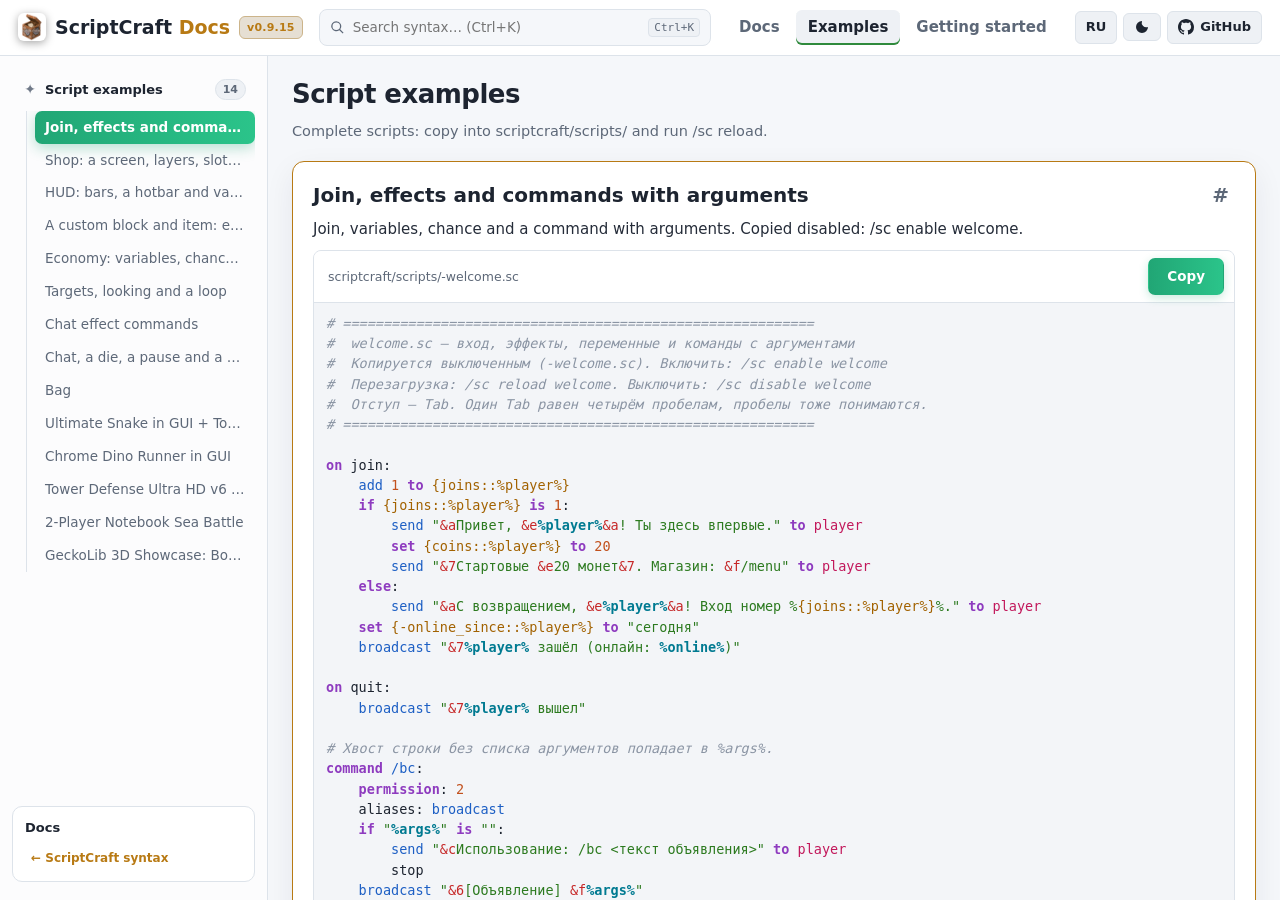
==== commit e78a4ffb: "v0.9.15: Fix dynamic ItemModelShaper & helmet cube, block LMB/RMB in cutscenes, sync define entity f" ====
--- a/docs/examples.html
+++ b/docs/examples.html
@@ -15,7 +15,7 @@
     <a class="logo" href="index.html">
       <img class="logo-img" src="assets/icon.png" alt="ScriptCraft">
       <span>ScriptCraft <b>Docs</b></span>
-      <span class="ver-pill">v0.9.14</span>
+      <span class="ver-pill">v0.9.15</span>
     </a>
   </div>
   <label class="top-search" for="ex-q">
@@ -47,9 +47,9 @@
   </main>
 </div>
 
-<script src="data/syntax.js?v=0.9.14"></script>
-<script src="data/examples.js?v=0.9.14"></script>
-<script src="assets/app.js?v=0.9.14"></script>
-<script src="assets/examples.js?v=0.9.14"></script>
+<script src="data/syntax.js?v=0.9.15"></script>
+<script src="data/examples.js?v=0.9.15"></script>
+<script src="assets/app.js?v=0.9.15"></script>
+<script src="assets/examples.js?v=0.9.15"></script>
 </body>
 </html>
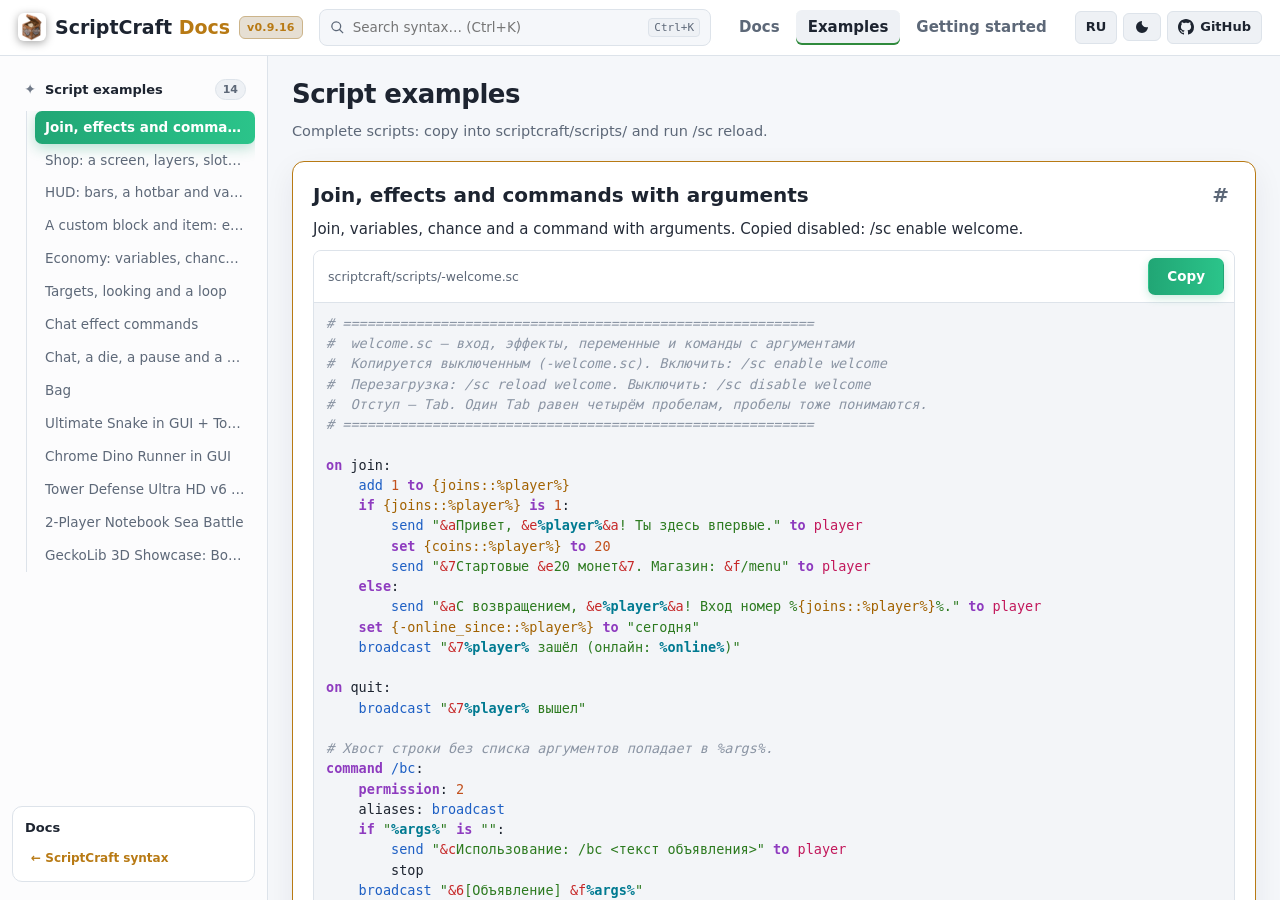
==== commit 14af5368: "v0.9.16: top-most Studio system modals/menus and direct Journal error line jump" ====
--- a/docs/examples.html
+++ b/docs/examples.html
@@ -15,7 +15,7 @@
     <a class="logo" href="index.html">
       <img class="logo-img" src="assets/icon.png" alt="ScriptCraft">
       <span>ScriptCraft <b>Docs</b></span>
-      <span class="ver-pill">v0.9.15</span>
+      <span class="ver-pill">v0.9.16</span>
     </a>
   </div>
   <label class="top-search" for="ex-q">
@@ -47,9 +47,9 @@
   </main>
 </div>
 
-<script src="data/syntax.js?v=0.9.15"></script>
-<script src="data/examples.js?v=0.9.15"></script>
-<script src="assets/app.js?v=0.9.15"></script>
-<script src="assets/examples.js?v=0.9.15"></script>
+<script src="data/syntax.js?v=0.9.16"></script>
+<script src="data/examples.js?v=0.9.16"></script>
+<script src="assets/app.js?v=0.9.16"></script>
+<script src="assets/examples.js?v=0.9.16"></script>
 </body>
 </html>
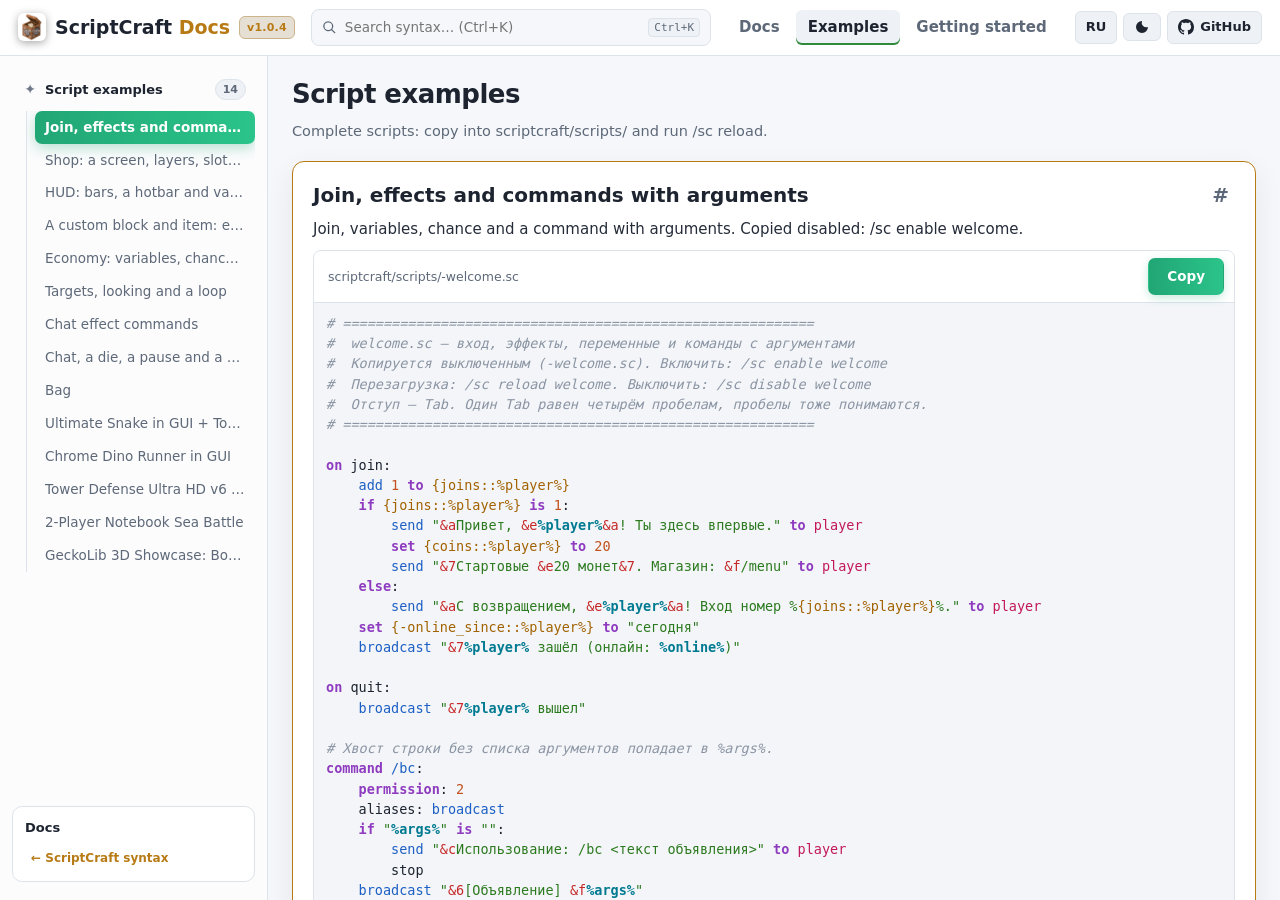
==== commit 022a5e55: "Bump mod and docs version to 1.0.4" ====
--- a/docs/examples.html
+++ b/docs/examples.html
@@ -15,7 +15,7 @@
     <a class="logo" href="index.html">
       <img class="logo-img" src="assets/icon.png" alt="ScriptCraft">
       <span>ScriptCraft <b>Docs</b></span>
-      <span class="ver-pill">v0.9.16</span>
+      <span class="ver-pill">v1.0.4</span>
     </a>
   </div>
   <label class="top-search" for="ex-q">
@@ -47,9 +47,9 @@
   </main>
 </div>
 
-<script src="data/syntax.js?v=0.9.16"></script>
-<script src="data/examples.js?v=0.9.16"></script>
-<script src="assets/app.js?v=0.9.16"></script>
-<script src="assets/examples.js?v=0.9.16"></script>
+<script src="data/syntax.js?v=1.0.4"></script>
+<script src="data/examples.js?v=1.0.4"></script>
+<script src="assets/app.js?v=1.0.4"></script>
+<script src="assets/examples.js?v=1.0.4"></script>
 </body>
 </html>
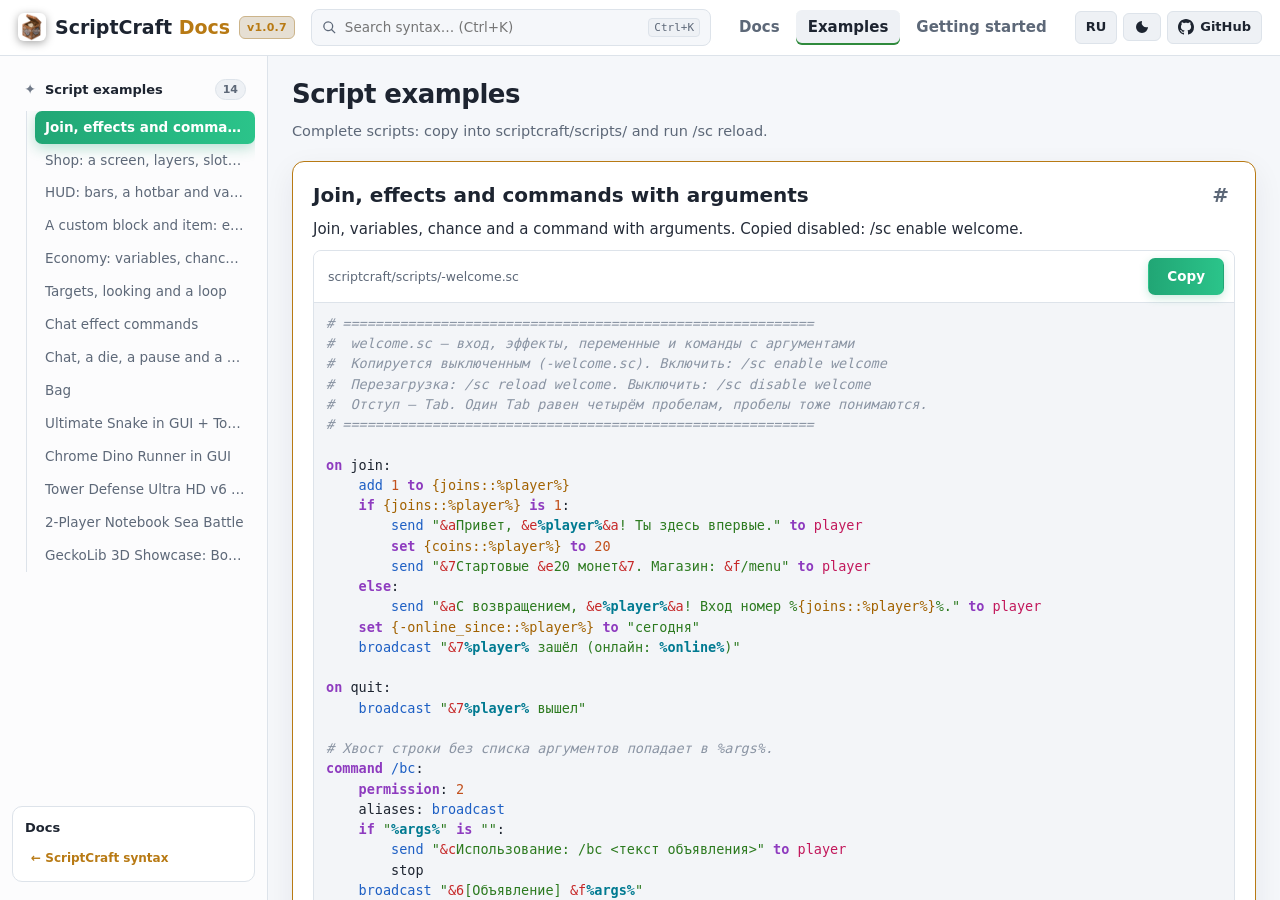
==== commit f02623ee: "Bump mod and docs version to 1.0.7" ====
--- a/docs/examples.html
+++ b/docs/examples.html
@@ -15,7 +15,7 @@
     <a class="logo" href="index.html">
       <img class="logo-img" src="assets/icon.png" alt="ScriptCraft">
       <span>ScriptCraft <b>Docs</b></span>
-      <span class="ver-pill">v1.0.4</span>
+      <span class="ver-pill">v1.0.7</span>
     </a>
   </div>
   <label class="top-search" for="ex-q">
@@ -47,9 +47,9 @@
   </main>
 </div>
 
-<script src="data/syntax.js?v=1.0.4"></script>
-<script src="data/examples.js?v=1.0.4"></script>
-<script src="assets/app.js?v=1.0.4"></script>
-<script src="assets/examples.js?v=1.0.4"></script>
+<script src="data/syntax.js?v=1.0.7"></script>
+<script src="data/examples.js?v=1.0.7"></script>
+<script src="assets/app.js?v=1.0.7"></script>
+<script src="assets/examples.js?v=1.0.7"></script>
 </body>
 </html>
